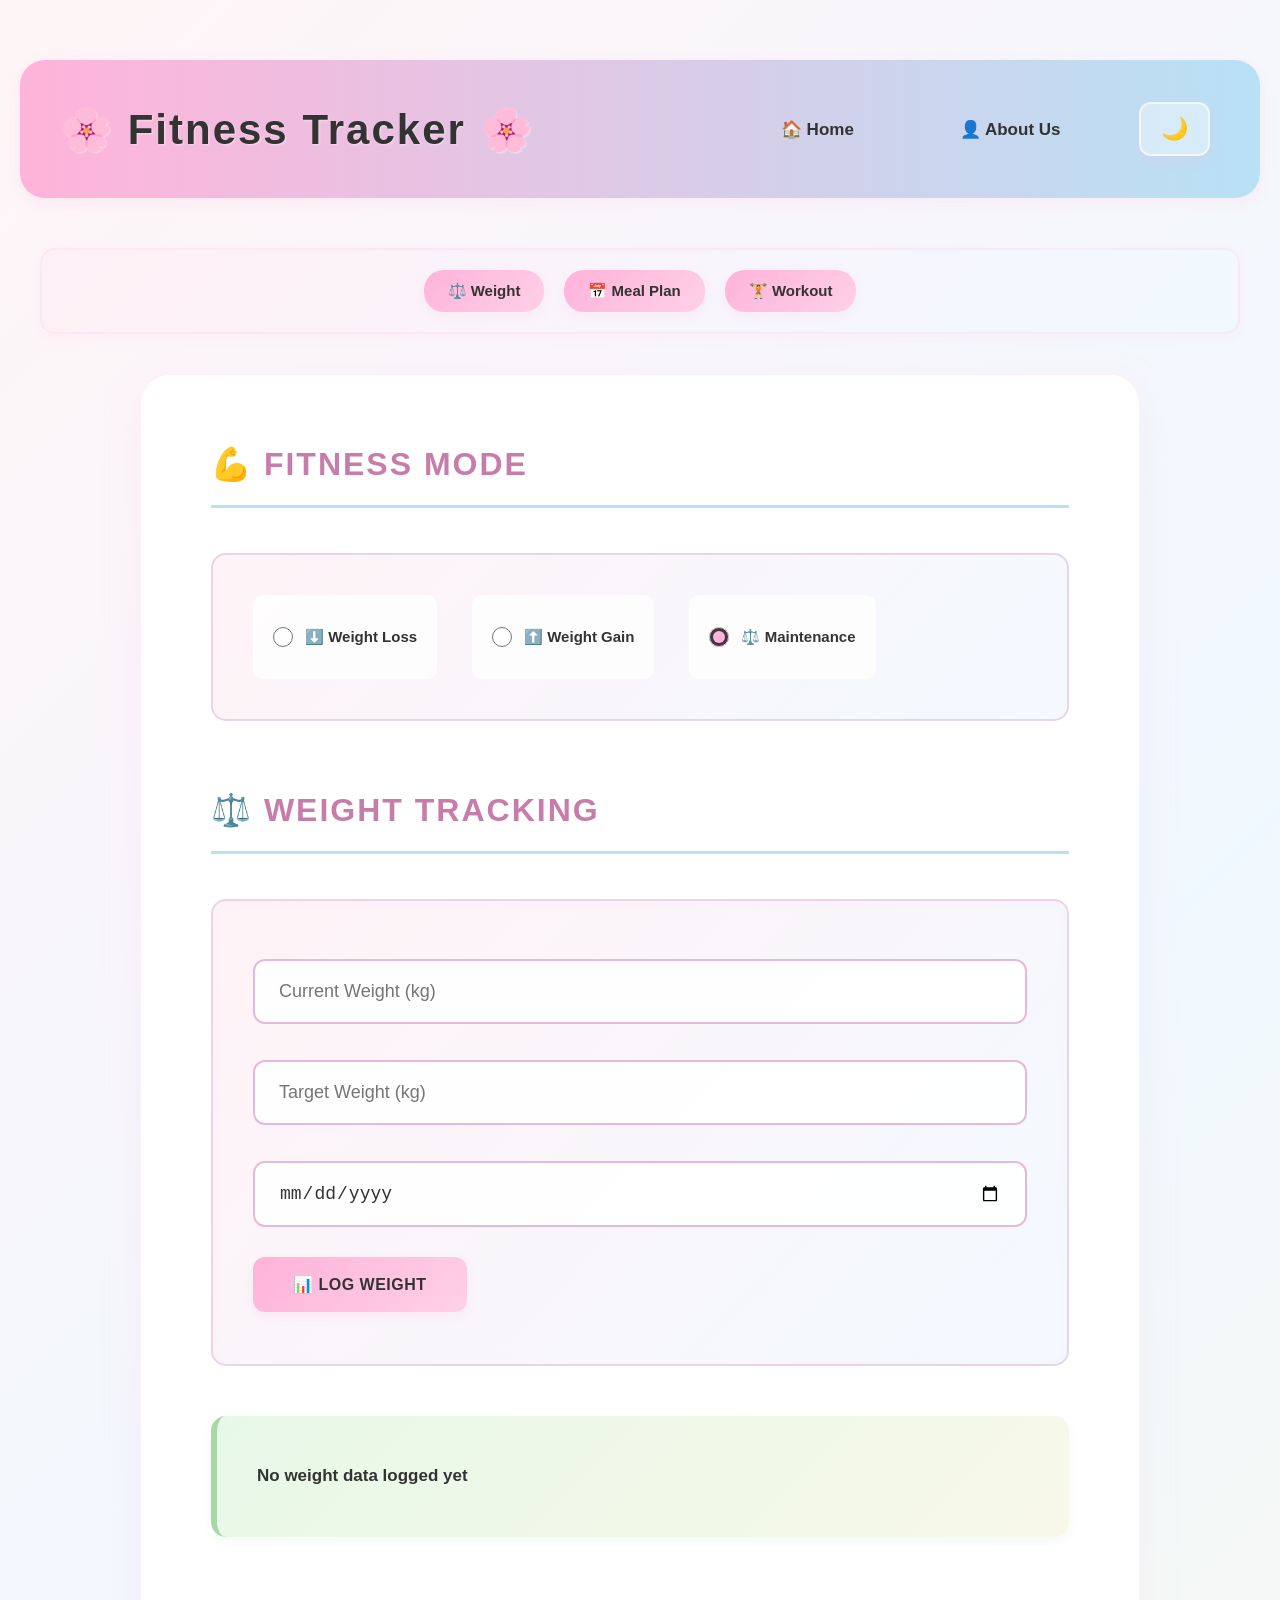
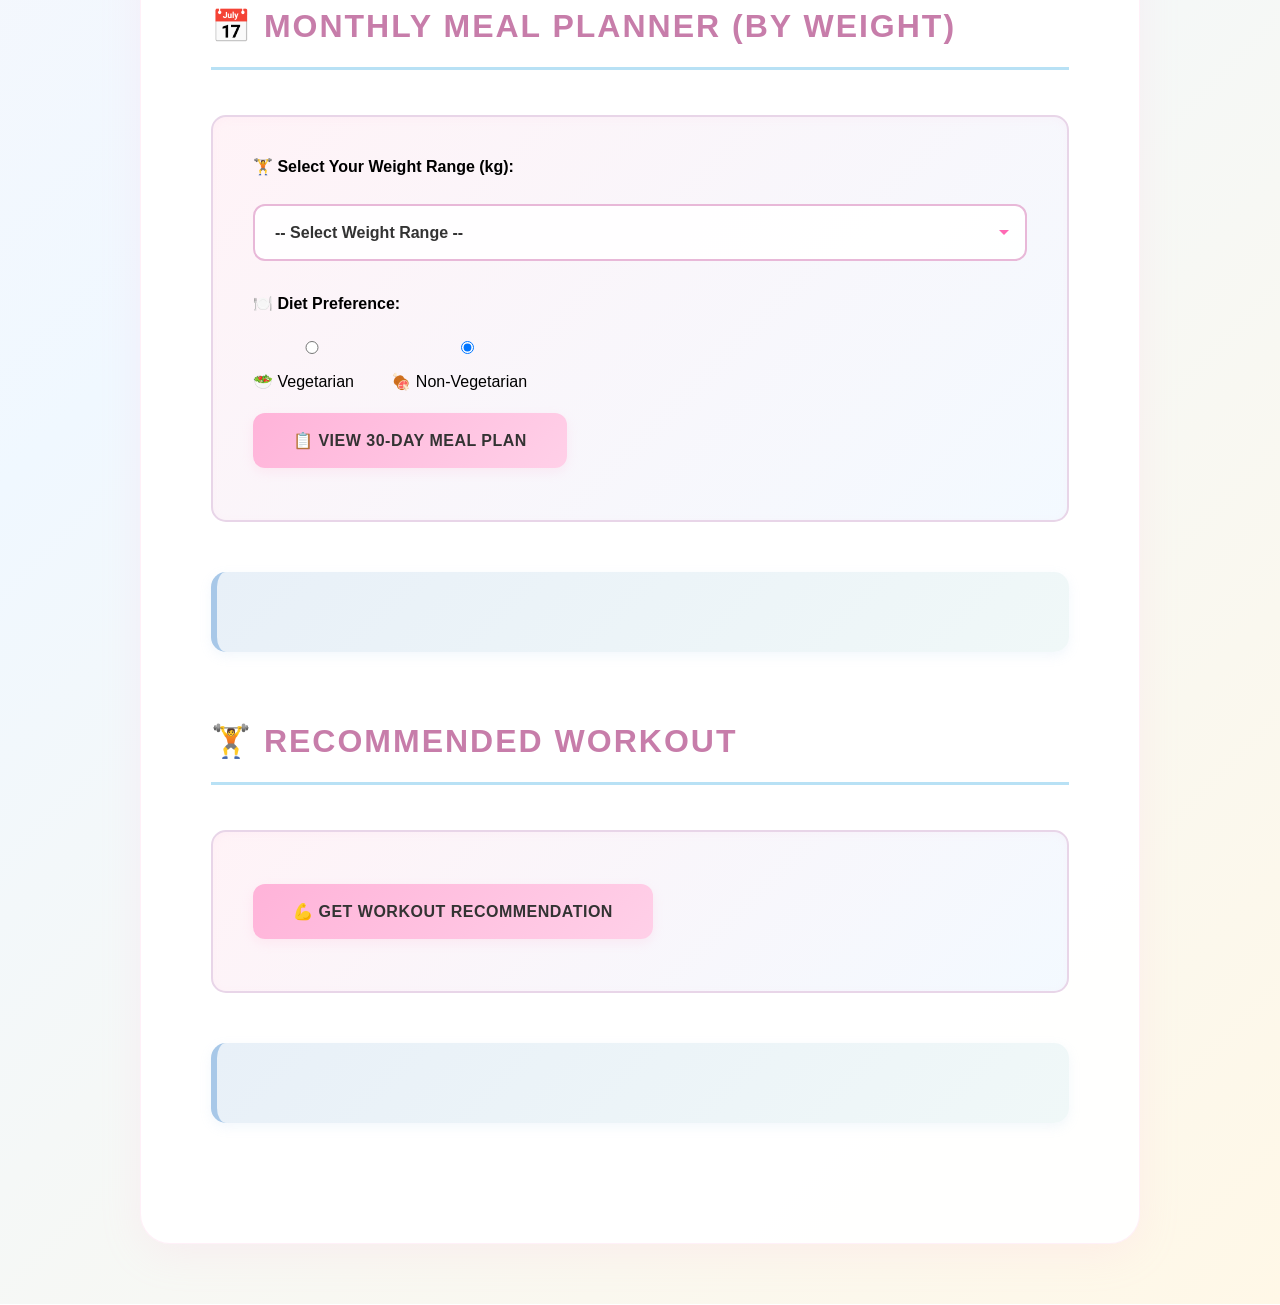
==== index.html @ f7700d0b "Add files via upload" ====
<!DOCTYPE html>
<html>
<head>
    <meta charset="UTF-8">
    <meta name="viewport" content="width=device-width, initial-scale=1.0">
    <title>Fitness Tracker</title>
    <link rel="stylesheet" href="pro.css">
</head>
<body>

<nav>
    <h2>🌸 Fitness Tracker 🌸</h2>
    <div class="nav-toggle">
        <button class="menu-toggle" onclick="toggleMenu()">☰</button>
    </div>
    <div class="nav-menu">
        <a href="index.html">🏠 Home</a>
        <a href="about.html">👤 About Us</a>
        <button onclick="toggleTheme()">🌙</button>
    </div>
</nav>

<!-- Feature Menu Bar -->
<div class="feature-menu">
    <a href="#weight">⚖️ Weight</a>
    <a href="#mealplanner">📅 Meal Plan</a>
    <a href="#workout">🏋️ Workout</a>
</div>

<div class="container">

    <!-- Fitness Mode Selection -->
    <h3>💪 Fitness Mode</h3>
    <div class="mode-selector">
        <label><input type="radio" name="mode" value="weightLoss" onchange="updateMode(this.value)"> ⬇️ Weight Loss</label>
        <label><input type="radio" name="mode" value="weightGain" onchange="updateMode(this.value)"> ⬆️ Weight Gain</label>
        <label><input type="radio" name="mode" value="maintenance" onchange="updateMode(this.value)" checked> ⚖️ Maintenance</label>
    </div>

    <!-- Weight Management -->
    <h3 id="weight">⚖️ Weight Tracking</h3>
    <div class="input-group">
        <input type="number" id="currentWeight" placeholder="Current Weight (kg)" step="0.1">
        <input type="number" id="targetWeight" placeholder="Target Weight (kg)" step="0.1">
        <input type="date" id="weightDate">
        <button onclick="addWeight()">📊 Log Weight</button>
    </div>

    <div id="weightStatus" class="status-box"></div>

    <!-- Monthly Meal Planner -->
    <h3 id="mealplanner">📅 Monthly Meal Planner (By Weight)</h3>
    <div class="input-group">
        <label for="weightRange" style="display: block; margin-bottom: 10px; font-weight: bold;">🏋️ Select Your Weight Range (kg):</label>
        <select id="weightRange" onchange="loadMealPlan()">
            <option value="">-- Select Weight Range --</option>
            <option value="60-70">60-70 kg</option>
            <option value="70-80">70-80 kg</option>
            <option value="80-90">80-90 kg</option>
            <option value="90-100">90-100 kg</option>
            <option value="100-110">100-110 kg</option>
            <option value="110-120">110-120 kg</option>
        </select>
        <label style="display: block; margin-top: 15px; margin-bottom: 10px; font-weight: bold;">🍽️ Diet Preference:</label>
        <div style="display: flex; gap: 20px; margin-bottom: 10px;">
            <label><input type="radio" name="mealPlannerDiet" value="veg" onchange="loadMealPlan()"> 🥗 Vegetarian</label>
            <label><input type="radio" name="mealPlannerDiet" value="nonveg" checked onchange="loadMealPlan()"> 🍖 Non-Vegetarian</label>
        </div>
        <button onclick="loadMealPlan()">📋 View 30-Day Meal Plan</button>
    </div>

    <div id="mealPlannerResult" class="summary-box"></div>

    <!-- Recommended Workout -->
    <h3 id="workout">🏋️ Recommended Workout</h3>
    <div class="input-group">
        <button onclick="displayRecommendedWorkout()">💪 Get Workout Recommendation</button>
    </div>

    <div id="workoutRecommendation" class="summary-box"></div>

    </div>

</div>

<script src="pro.js"></script>
</body>
</html>
---- pro.css ----
* {
    margin: 0;
    padding: 0;
    box-sizing: border-box;
    scroll-behavior: smooth;
}

body {
    font-family: 'Segoe UI', Tahoma, Geneva, Verdana, sans-serif;
    background: linear-gradient(135deg, #FFF5F7 0%, #F0F8FF 50%, #FFF8E7 100%);
    min-height: 100vh;
    padding: 60px 20px;
}

nav {
    display: flex;
    justify-content: space-between;
    align-items: center;
    background: linear-gradient(90deg, #FFB3D9 0%, #B8E1F5 100%);
    color: #333;
    padding: 30px 40px;
    box-shadow: 0 4px 15px rgba(255, 179, 217, 0.2);
    margin-bottom: 50px;
    flex-wrap: wrap;
    border-radius: 25px;
}

nav h2 {
    font-size: 42px;
    font-weight: 700;
    text-shadow: 1px 1px 2px rgba(255, 255, 255, 0.5);
    letter-spacing: 2px;
    margin: 0;
}

.nav-toggle {
    display: none;
}

.menu-toggle {
    display: none;
    background: rgba(255, 255, 255, 0.4);
    border: 2px solid rgba(255, 255, 255, 0.6);
    padding: 12px 16px;
    font-size: 28px;
    border-radius: 8px;
    cursor: pointer;
    color: #333;
    transition: all 0.3s ease;
}

.menu-toggle:hover {
    background: rgba(255, 255, 255, 0.6);
    transform: scale(1.15);
}

.nav-menu {
    display: flex;
    gap: 50px;
    align-items: center;
}

nav a {
    color: #333;
    text-decoration: none;
    font-weight: 600;
    transition: all 0.3s ease;
    padding: 14px 28px;
    border-radius: 25px;
    font-size: 17px;
}

nav a:hover {
    background: rgba(255, 255, 255, 0.4);
    transform: scale(1.05);
}

nav button {
    background: rgba(255, 255, 255, 0.4) !important;
    border: 2px solid rgba(255, 255, 255, 0.6) !important;
    padding: 12px 20px !important;
    font-size: 22px;
    transition: all 0.3s ease !important;
}

nav button:hover {
    background: rgba(255, 255, 255, 0.6) !important;
    transform: rotate(20deg) scale(1.15) !important;
}

/* Feature Menu Bar */
.feature-menu {
    display: flex;
    justify-content: center;
    gap: 20px;
    flex-wrap: wrap;
    background: linear-gradient(135deg, rgba(255, 240, 245, 0.9) 0%, rgba(240, 248, 255, 0.9) 100%);
    padding: 20px 40px;
    margin: 0 20px 40px 20px;
    border-radius: 15px;
    box-shadow: 0 4px 12px rgba(255, 179, 217, 0.1);
    border: 2px solid rgba(255, 179, 217, 0.2);
    z-index: 99;
}

.feature-menu a {
    background: linear-gradient(135deg, #FFB3D9 0%, #FFD0E8 100%);
    color: #333;
    text-decoration: none;
    padding: 12px 24px;
    border-radius: 20px;
    font-weight: 700;
    font-size: 15px;
    transition: all 0.3s ease;
    box-shadow: 0 4px 12px rgba(255, 179, 217, 0.15);
    display: inline-block;
}

.feature-menu a:hover {
    transform: translateY(-4px);
    box-shadow: 0 6px 18px rgba(255, 179, 217, 0.25);
    background: linear-gradient(135deg, #FF99CF 0%, #FFC0DA 100%);
}

.container {
    width: 1000px;
    margin: 0 auto;
    background: rgba(255, 255, 255, 0.95);
    padding: 70px;
    border-radius: 30px;
    box-shadow: 0 10px 40px rgba(255, 179, 217, 0.15);
    border: 1px solid rgba(255, 179, 217, 0.2);
}

h3 {
    color: #C77DAA;
    border-bottom: 3px solid #B8E1F5;
    padding-bottom: 22px;
    margin-bottom: 45px;
    font-size: 32px;
    text-transform: uppercase;
    letter-spacing: 2px;
    margin-top: 70px;
    font-weight: 700;
}

h3:first-of-type {
    margin-top: 0;
}

input {
    width: 100%;
    padding: 20px 24px;
    margin: 18px 0;
    border: 2px solid #E8B8D8;
    border-radius: 12px;
    font-size: 18px;
    background: rgba(255, 255, 255, 0.95);
    color: #333;
    transition: all 0.3s ease;
}

input:focus {
    outline: none;
    border-color: #FFB3D9;
    background: white;
    box-shadow: 0 0 12px rgba(255, 179, 217, 0.25);
    transform: translateY(-2px);
}

button {
    padding: 18px 40px;
    margin: 12px 10px 12px 0;
    border: none;
    background: linear-gradient(135deg, #FFB3D9 0%, #FFD0E8 100%);
    color: #333;
    cursor: pointer;
    border-radius: 12px;
    font-weight: 700;
    font-size: 16px;
    transition: all 0.3s ease;
    box-shadow: 0 4px 12px rgba(255, 179, 217, 0.2);
    text-transform: uppercase;
    letter-spacing: 0.5px;
}

button:hover {
    background: linear-gradient(135deg, #FF99CF 0%, #FFC0DA 100%);
    transform: translateY(-3px);
    box-shadow: 0 6px 20px rgba(255, 179, 217, 0.3);
}

button:active {
    transform: translateY(-1px);
    box-shadow: 0 2px 8px rgba(255, 179, 217, 0.2);
}

.input-group {
    background: linear-gradient(135deg, rgba(255, 240, 245, 0.8) 0%, rgba(240, 248, 255, 0.8) 100%);
    padding: 40px;
    border-radius: 15px;
    margin-bottom: 50px;
    border: 2px solid #E8D5E8;
    box-shadow: inset 0 2px 8px rgba(255, 179, 217, 0.08);
}

.mode-selector {
    display: flex;
    gap: 35px;
    margin-bottom: 50px;
    background: linear-gradient(135deg, rgba(255, 240, 245, 0.8) 0%, rgba(240, 248, 255, 0.8) 100%);
    padding: 40px;
    border-radius: 15px;
    border: 2px solid #E8D5E8;
    flex-wrap: wrap;
}

.mode-selector label {
    display: flex;
    align-items: center;
    gap: 12px;
    cursor: pointer;
    padding: 14px 20px;
    border-radius: 10px;
    transition: all 0.3s ease;
    background: rgba(255, 255, 255, 0.8);
    font-weight: 600;
    color: #333;
    font-size: 15px;
}

.mode-selector label:hover {
    background: rgba(255, 179, 217, 0.2);
    transform: scale(1.05);
}

.mode-selector input[type="radio"] {
    width: 20px;
    height: 20px;
    cursor: pointer;
    accent-color: #FFB3D9;
}

.status-box {
    background: linear-gradient(135deg, #E8F8E8 0%, #F8F8E8 100%);
    padding: 40px;
    border-radius: 15px;
    margin-bottom: 50px;
    border-left: 6px solid #A8D8A8;
    box-shadow: 0 4px 12px rgba(168, 216, 168, 0.15);
    color: #333;
    font-weight: 600;
    font-size: 17px;
    line-height: 2.4;
}

.summary-box {
    background: linear-gradient(135deg, #E8F0F8 0%, #F0F8F8 100%);
    padding: 40px;
    border-radius: 15px;
    margin-bottom: 50px;
    border-left: 6px solid #A8C8E8;
    box-shadow: 0 4px 12px rgba(168, 200, 232, 0.15);
    color: #333;
    font-weight: 600;
    font-size: 17px;
    line-height: 2.4;
}

li {
    background: rgba(255, 255, 255, 0.9);
    margin: 22px 0;
    padding: 35px;
    border-radius: 12px;
    display: flex;
    justify-content: space-between;
    align-items: center;
    border: 2px solid #E8D5E8;
    box-shadow: 0 3px 12px rgba(255, 179, 217, 0.1);
    transition: all 0.3s ease;
    color: #333;
    min-height: 120px;
}

li:hover {
    transform: translateX(10px);
    box-shadow: 0 5px 18px rgba(255, 179, 217, 0.15);
    border-color: #FFB3D9;
}

li div {
    flex: 1;
    font-size: 17px;
    line-height: 2;
}

li strong {
    color: #C77DAA;
    font-size: 18px;
    display: block;
    margin-bottom: 10px;
}

li button {
    padding: 9px 16px;
    background: linear-gradient(135deg, #FFD4B4 0%, #FFE0C8 100%);
    font-size: 13px;
    margin-left: 18px;
    flex-shrink: 0;
    color: #333;
}

li button:hover {
    background: linear-gradient(135deg, #FFBE80 0%, #FFD4A8 100%);
}

canvas {
    border: 2px solid #E8D5E8;
    border-radius: 12px;
    background: white;
    margin: 45px 0 70px 0;
    box-shadow: 0 4px 12px rgba(255, 179, 217, 0.1);
    width: 100%;
    height: auto;
    display: block;
}

.exercises-container {
    background: linear-gradient(135deg, rgba(255, 240, 245, 0.6) 0%, rgba(240, 248, 255, 0.6) 100%);
    padding: 55px;
    border-radius: 18px;
    margin: 60px 0;
    border: 2px solid #E8D5E8;
    display: grid;
    grid-template-columns: repeat(auto-fit, minmax(240px, 1fr));
    gap: 40px;
    box-shadow: 0 6px 20px rgba(255, 179, 217, 0.1);
}

.exercise-card {
    background: white;
    padding: 32px;
    border-radius: 15px;
    text-align: center;
    border: 2px solid #E8D5E8;
    box-shadow: 0 4px 15px rgba(255, 179, 217, 0.1);
    transition: all 0.4s ease;
    cursor: pointer;
    min-height: 300px;
    display: flex;
    flex-direction: column;
    justify-content: center;
    align-items: center;
}

.exercise-card:hover {
    transform: translateY(-15px) scale(1.04);
    box-shadow: 0 8px 28px rgba(255, 179, 217, 0.2);
    border-color: #FFB3D9;
}

.exercise-card:hover .exercise-img {
    transform: scale(1.2) rotate(8deg);
}

.exercise-card h4 {
    color: #C77DAA;
    font-size: 18px;
    margin-bottom: 12px;
    font-weight: 700;
    letter-spacing: 0.5px;
}

.exercise-card p {
    color: #666;
    font-size: 14px;
    margin-bottom: 16px;
    font-weight: 500;
}

.cal-info {
    display: inline-block;
    background: linear-gradient(135deg, #FFB3D9 0%, #FFD0E8 100%);
    color: #333;
    padding: 9px 18px;
    border-radius: 20px;
    font-size: 13px;
    font-weight: 700;
    box-shadow: 0 3px 10px rgba(255, 179, 217, 0.2);
}

/* Dark Mode */
.dark {
    background: linear-gradient(135deg, #1a1a2e 0%, #16213e 50%, #0f3460 100%);
    color: white;
}

.dark body {
    background: linear-gradient(135deg, #0f1a2e 0%, #0a1a2e 50%, #050a1a 100%);
}

.dark nav {
    background: linear-gradient(90deg, #2a3f5f 0%, #1a3a5f 100%);
    color: #e0e0e0;
}

.dark nav a,
.dark nav h2 {
    color: #e0e0e0;
}

.dark .menu-toggle {
    color: #e0e0e0;
}

.dark .feature-menu {
    background: linear-gradient(135deg, rgba(40, 60, 80, 0.8) 0%, rgba(50, 70, 100, 0.8) 100%);
    border-color: rgba(100, 130, 170, 0.3);
    box-shadow: 0 4px 12px rgba(50, 70, 100, 0.2);
}

.dark .feature-menu a {
    background: linear-gradient(135deg, #2a5f6f 0%, #1a4f5f 100%);
    color: #e0e0e0;
    box-shadow: 0 4px 12px rgba(100, 130, 170, 0.15);
}

.dark .feature-menu a:hover {
    background: linear-gradient(135deg, #4a8faf 0%, #3a7f9f 100%);
    box-shadow: 0 6px 18px rgba(100, 130, 170, 0.25);
}

.dark .container {
    background: #1f2a3f;
    color: white;
    border-color: #3a4a6f;
}

.dark input {
    background: #2a3a4f;
    color: white;
    border-color: #4a5a7f;
}

.dark input:focus {
    border-color: #FFB3D9;
    box-shadow: 0 0 12px rgba(255, 179, 217, 0.3);
}

.dark .input-group {
    background: rgba(42, 58, 79, 0.5);
    border-color: #3a4a6f;
}

.dark .mode-selector {
    background: rgba(42, 58, 79, 0.5);
    border-color: #3a4a6f;
}

.dark .mode-selector label {
    background: rgba(60, 80, 110, 0.6);
    color: #e0e0e0;
}

.dark .mode-selector label:hover {
    background: rgba(100, 130, 170, 0.6);
}

.dark .status-box {
    background: rgba(50, 80, 50, 0.3);
    color: #b0d0b0;
    border-color: #4a7a4a;
}

.dark .summary-box {
    background: rgba(40, 70, 100, 0.3);
    color: #a0c0e0;
    border-color: #3a5a7a;
}

.dark li {
    background: #2a3a4f;
    border-color: #4a5a7f;
    color: #e0e0e0;
}

.dark li strong {
    color: #FFB3D9;
}

.dark li:hover {
    border-color: #FFB3D9;
    box-shadow: 0 5px 18px rgba(255, 179, 217, 0.2);
}

.dark canvas {
    background: #2a3a4f;
    border-color: #4a5a7f;
}

.dark .exercises-container {
    background: rgba(42, 58, 79, 0.4);
    border-color: #3a4a6f;
}

.dark .exercise-card {
    background: #2a3a4f;
    border-color: #4a5a7f;
    color: #e0e0e0;
}

.dark .exercise-card h4 {
    color: #FFB3D9;
}

.dark .exercise-card p {
    color: #a0a0c0;
}

.dark .exercise-card:hover {
    border-color: #FFB3D9;
    box-shadow: 0 8px 28px rgba(255, 179, 217, 0.25);
}

/* Responsive */
@media (max-width: 1100px) {
    .feature-menu {
        gap: 12px;
        padding: 15px 25px;
        margin: 0 10px 30px 10px;
    }

    .feature-menu a {
        padding: 10px 18px;
        font-size: 13px;
    }

    .nav-toggle {
        display: flex;
    }

    .nav-menu {
        flex-basis: 100%;
        gap: 30px;
        margin-top: 15px;
        justify-content: center;
        flex-wrap: wrap;
        max-height: 0;
        overflow: hidden;
        transition: max-height 0.3s ease;
    }

    .nav-menu.active {
        max-height: 300px;
    }

    .container {
        width: 95%;
        padding: 50px;
    }
    
    .mode-selector {
        flex-direction: column;
    }

    nav {
        flex-direction: column;
        gap: 20px;
    }

    nav h2 {
        font-size: 28px;
    }

    .exercises-container {
        grid-template-columns: repeat(auto-fit, minmax(180px, 1fr));
        gap: 25px;
        padding: 35px;
    }

    .exercise-card {
        min-height: 260px;
        padding: 25px;
    }

    .exercise-img {
        font-size: 60px;
    }

    .exercise-card h4 {
        font-size: 16px;
    }
}

@media (max-width: 700px) {
    .feature-menu {
        gap: 8px;
        padding: 12px 15px;
        margin: 0 10px 25px 10px;
    }

    .feature-menu a {
        padding: 8px 12px;
        font-size: 12px;
    }

    .container {
        width: 95%;
        padding: 35px;
    }

    body {
        padding: 30px 15px;
    }

    nav {
        margin-bottom: 30px;
        padding: 20px 25px;
    }

    nav h2 {
        font-size: 22px;
    }

    .menu-toggle {
        display: inline-block;
    }

    .nav-menu {
        flex-basis: 100%;
        gap: 15px;
        margin-top: 15px;
        justify-content: center;
        flex-wrap: wrap;
        max-height: 0;
        overflow: hidden;
        transition: max-height 0.3s ease;
    }

    .nav-menu.active {
        max-height: 400px;
    }

    nav a {
        padding: 10px 15px;
        font-size: 14px;
    }

    h3 {
        font-size: 20px;
        margin-top: 40px;
        margin-bottom: 25px;
    }

    .exercises-container {
        grid-template-columns: repeat(2, 1fr);
        gap: 15px;
        padding: 20px;
        margin: 35px 0;
    }

    .exercise-card {
        min-height: 220px;
        padding: 18px;
    }

    .exercise-img {
        font-size: 45px;
        margin-bottom: 10px;
    }

    .exercise-card h4 {
        font-size: 14px;
        margin-bottom: 6px;
    }

    .exercise-card p {
        font-size: 12px;
        margin-bottom: 10px;
    }

    .cal-info {
        font-size: 11px;
        padding: 6px 12px;
    }

    li {
        flex-direction: column;
        align-items: flex-start;
        min-height: auto;
    }

    li button {
        margin-left: 0;
        margin-top: 12px;
        width: 100%;
    }
}

/* Select Dropdown Styling */
select {
    width: 100%;
    padding: 18px 20px;
    margin: 18px 0;
    border: 2px solid #E8B8D8;
    border-radius: 12px;
    font-size: 16px;
    background: rgba(255, 255, 255, 0.95);
    color: #333;
    transition: all 0.3s ease;
    cursor: pointer;
    font-weight: 600;
    appearance: none;
    background-image: url("data:image/svg+xml,%3Csvg xmlns='http://www.w3.org/2000/svg' width='12' height='12' viewBox='0 0 12 12'%3E%3Cpath fill='%23FF69B4' d='M6 9L1 4h10z'/%3E%3C/svg%3E");
    background-repeat: no-repeat;
    background-position: right 15px center;
    padding-right: 40px;
}

select:focus {
    outline: none;
    border-color: #FFB3D9;
    background-color: white;
    box-shadow: 0 0 12px rgba(255, 179, 217, 0.25);
    transform: translateY(-2px);
}

select option {
    background: white;
    color: #333;
    padding: 10px;
}

.dark select {
    background-color: #2a3a4f;
    color: white;
    border-color: #4a5a7f;
    background-image: url("data:image/svg+xml,%3Csvg xmlns='http://www.w3.org/2000/svg' width='12' height='12' viewBox='0 0 12 12'%3E%3Cpath fill='%23FFB3D9' d='M6 9L1 4h10z'/%3E%3C/svg%3E");
}

.dark select:focus {
    border-color: #FFB3D9;
    box-shadow: 0 0 12px rgba(255, 179, 217, 0.3);
}

.dark select option {
    background: #2a3a4f;
    color: white;
}

/* Scrollbar styling */
::-webkit-scrollbar {
    width: 12px;
}

::-webkit-scrollbar-track {
    background: #FFF5F7;
}

::-webkit-scrollbar-thumb {
    background: #FFB3D9;
    border-radius: 6px;
}

::-webkit-scrollbar-thumb:hover {
    background: #FF99CF;
}
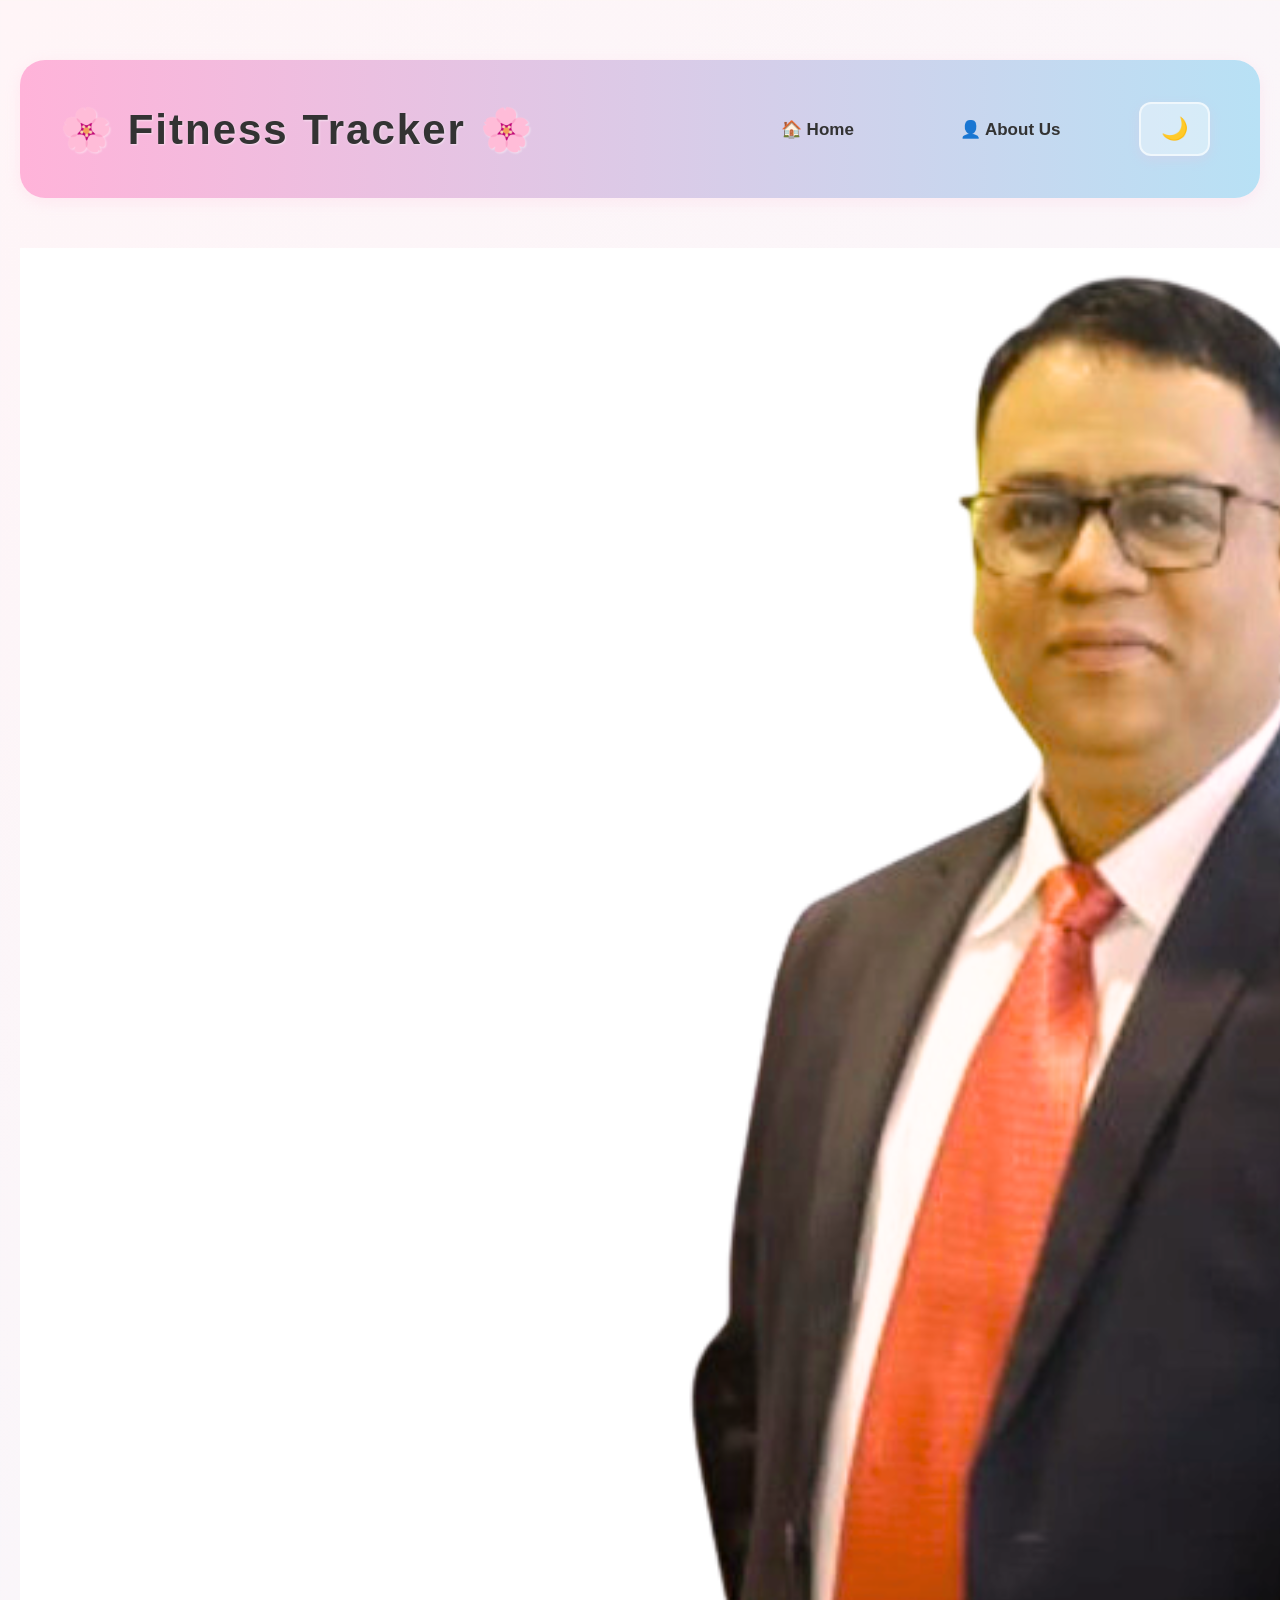
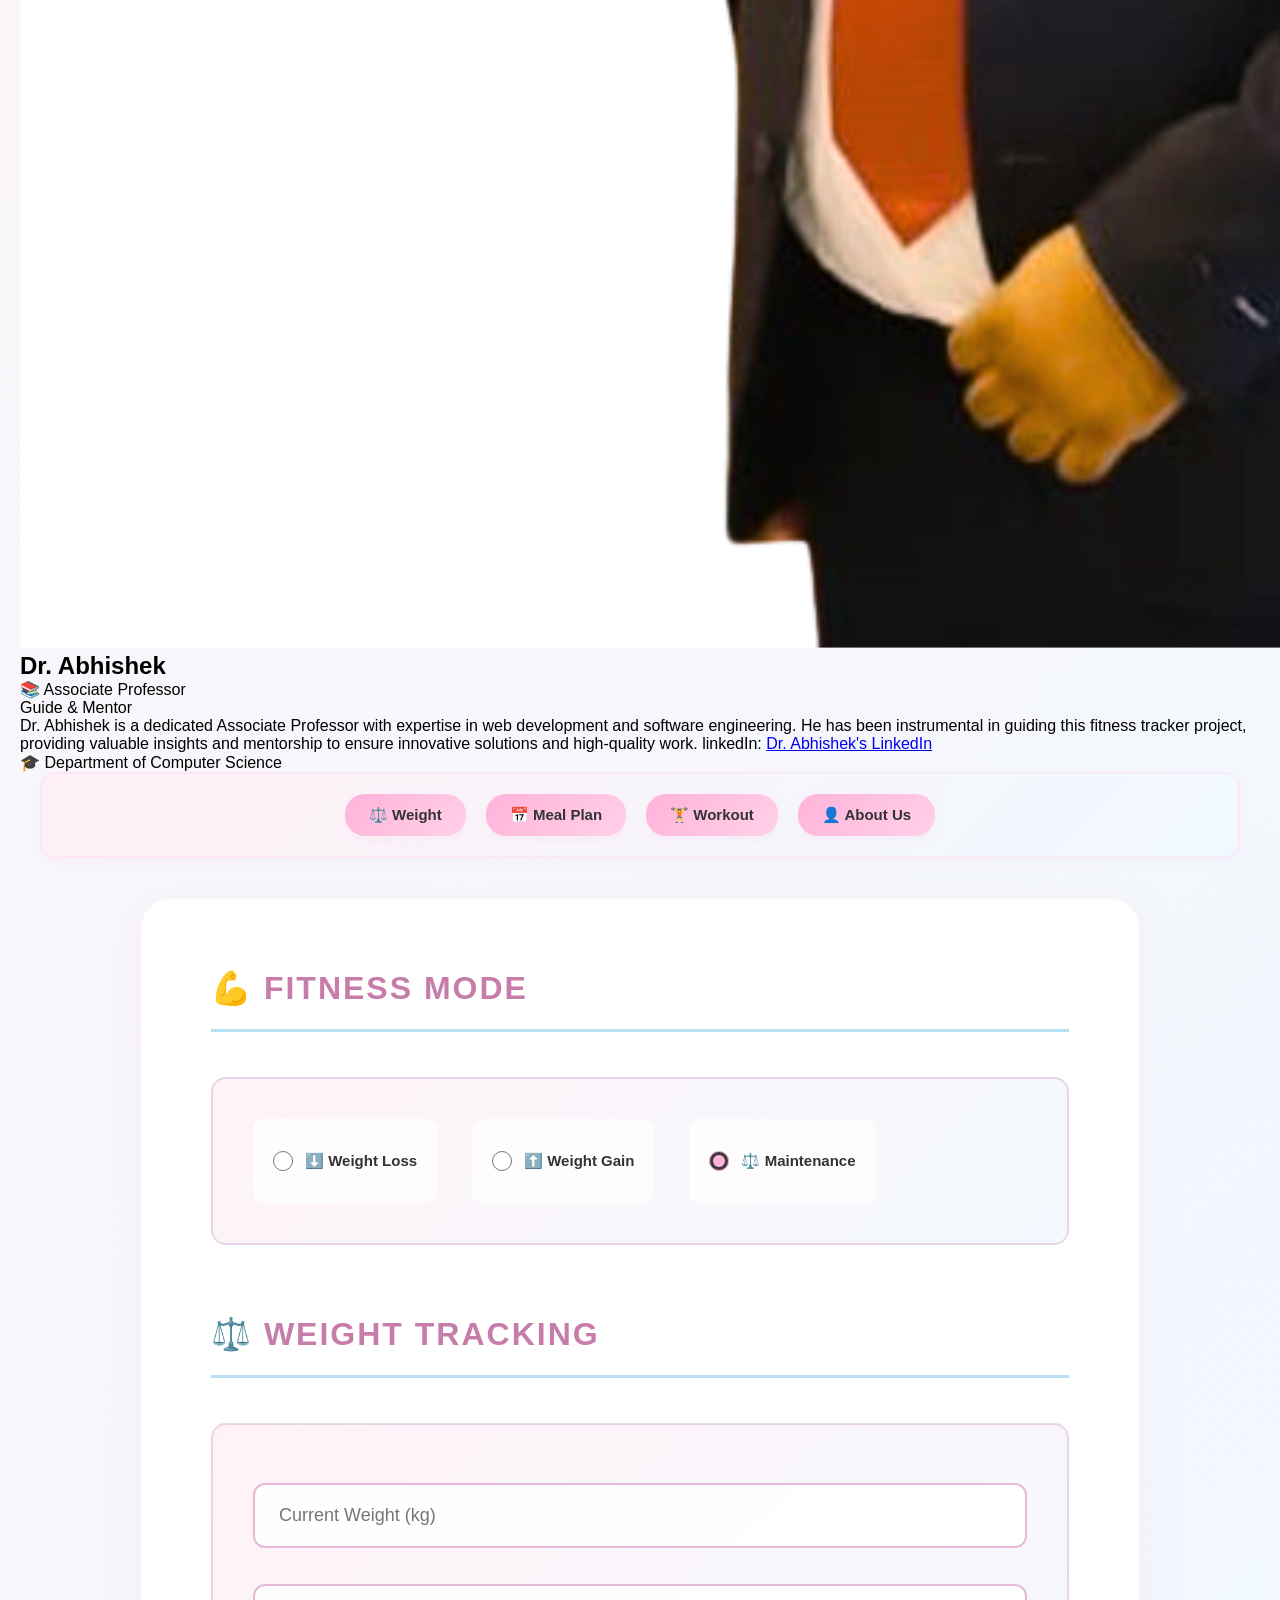
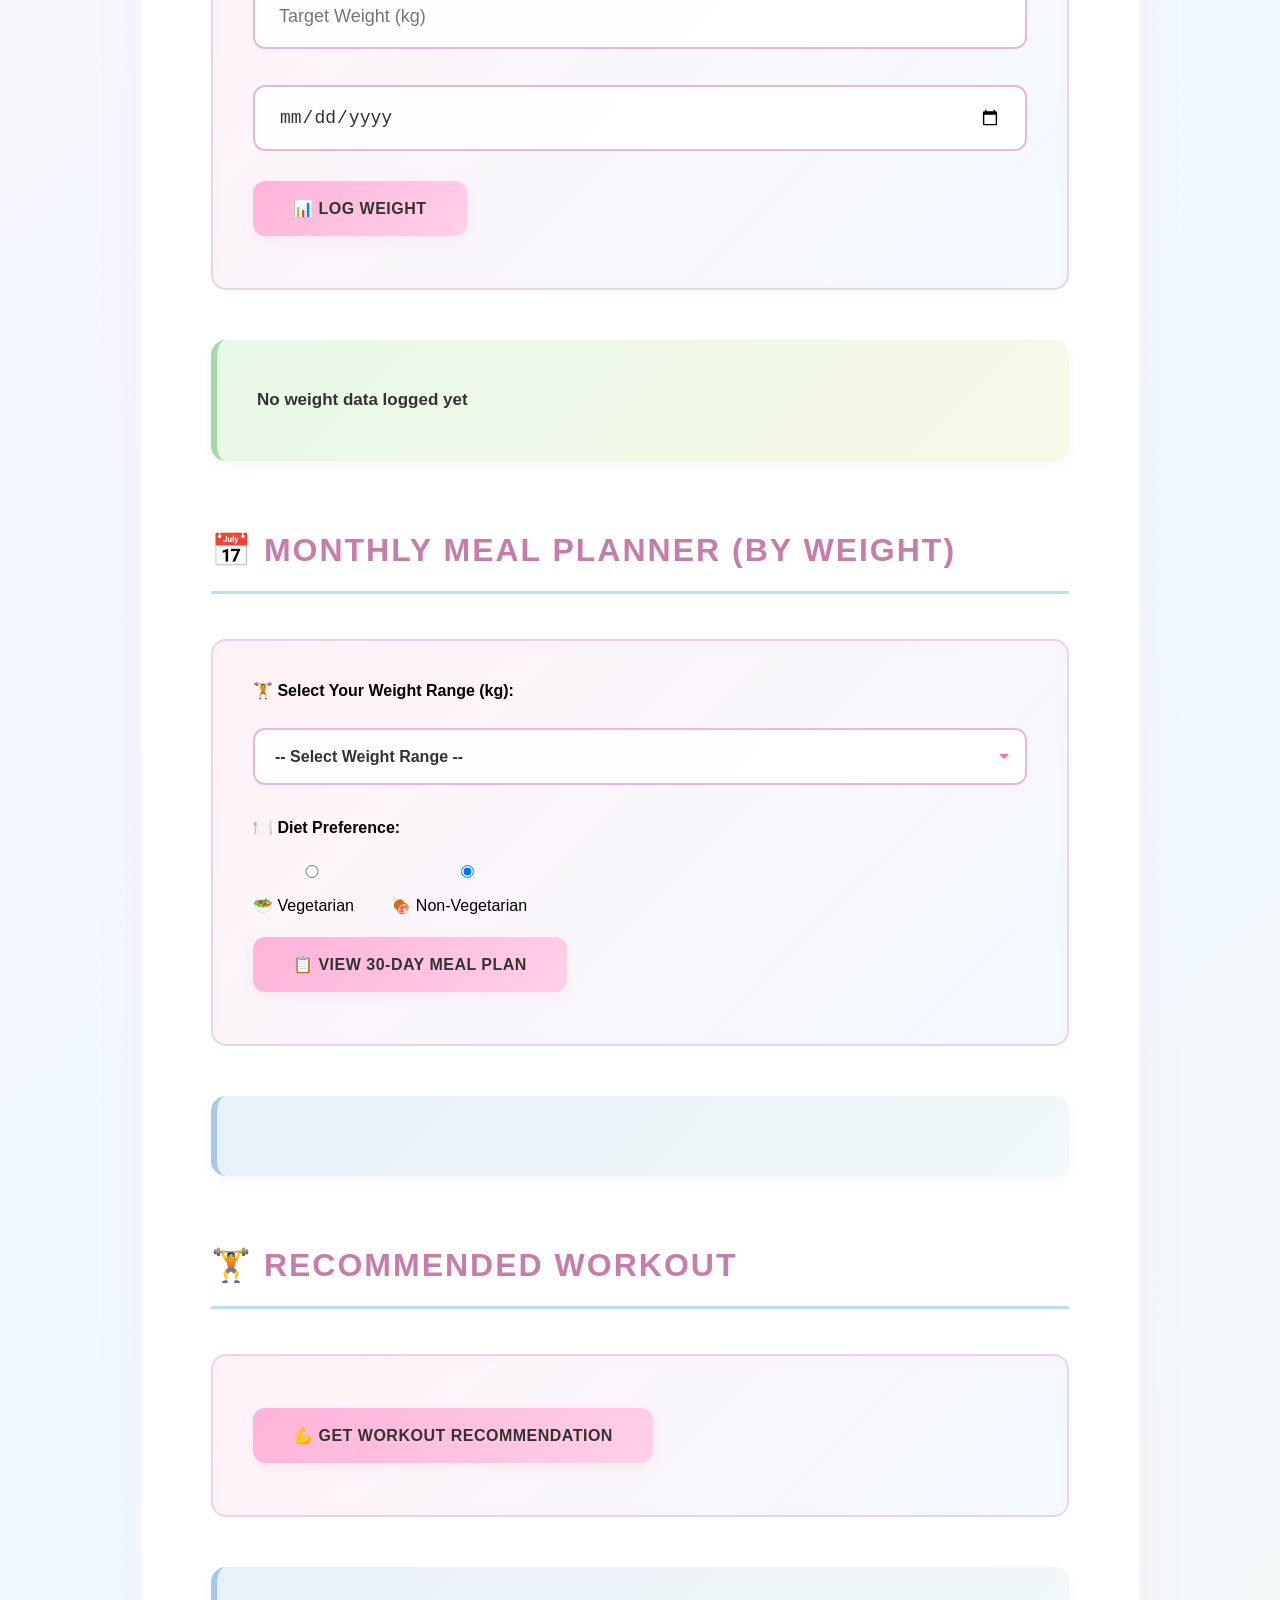
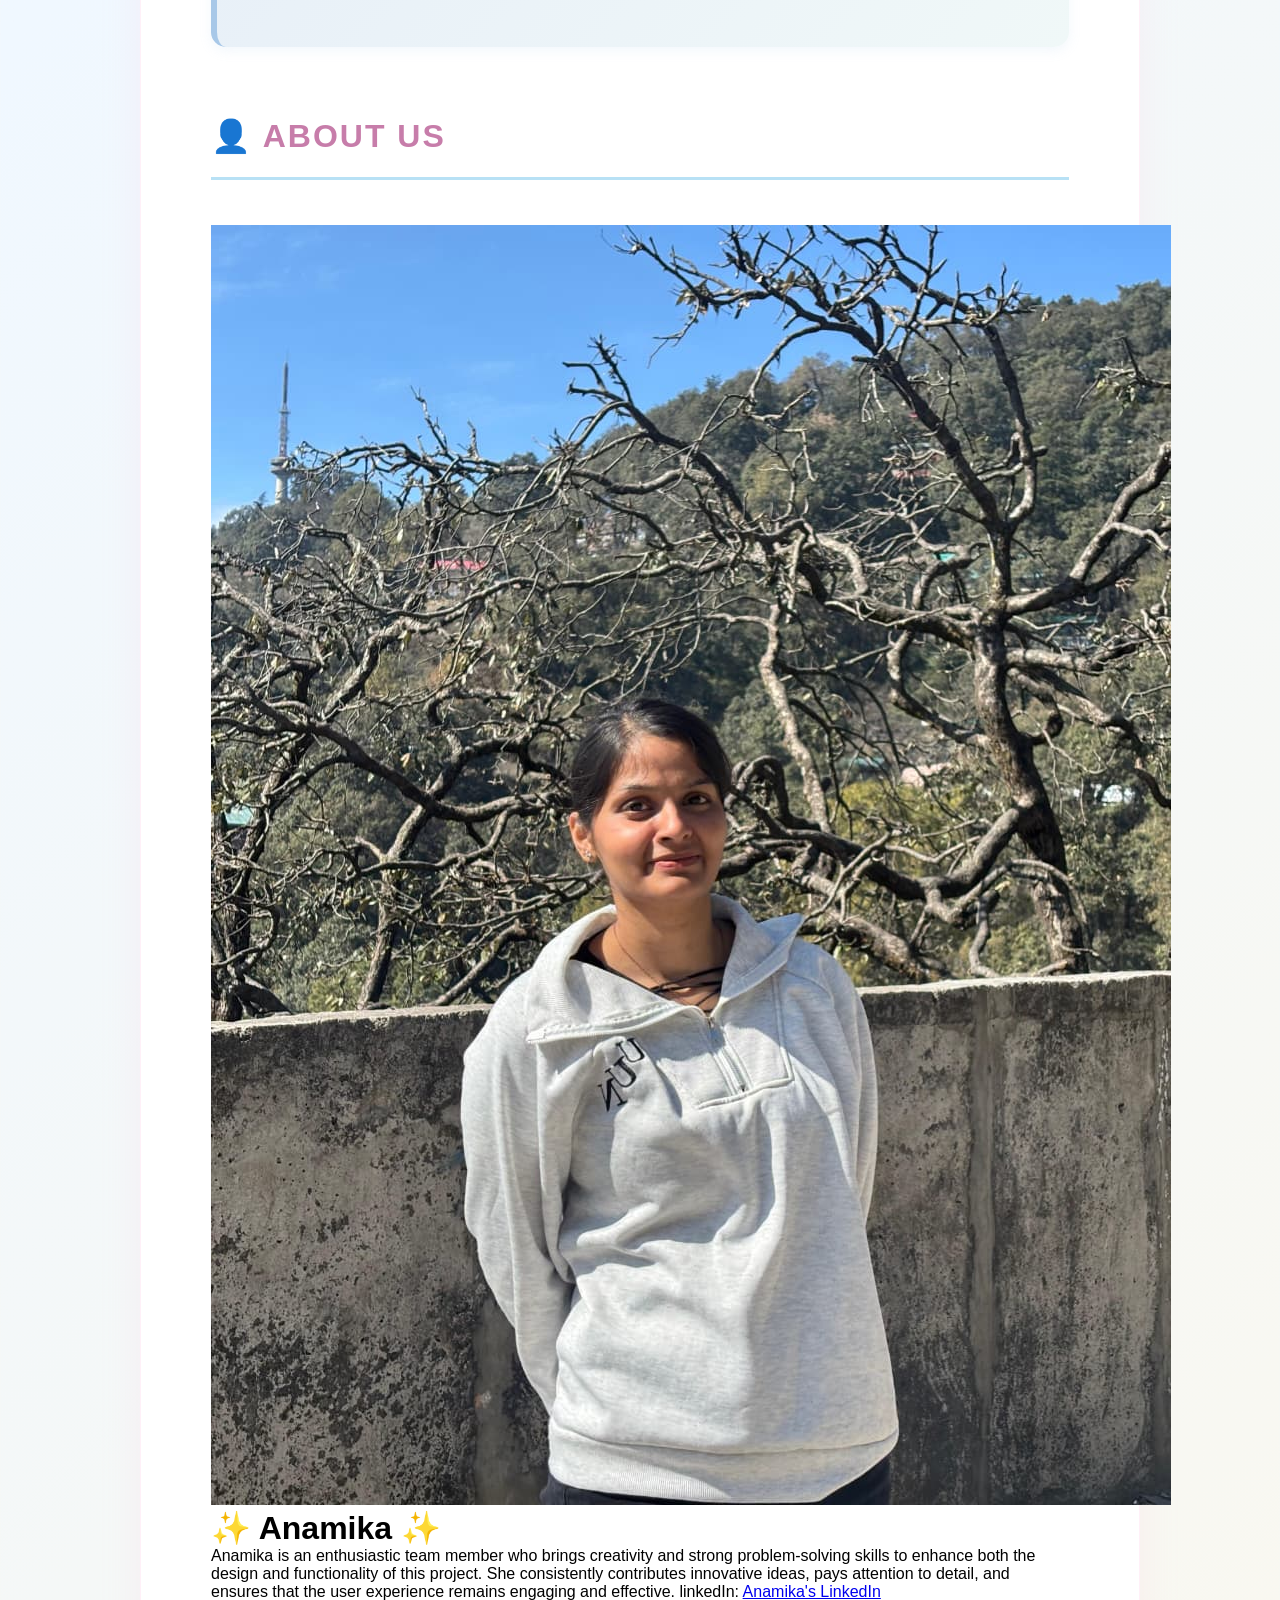
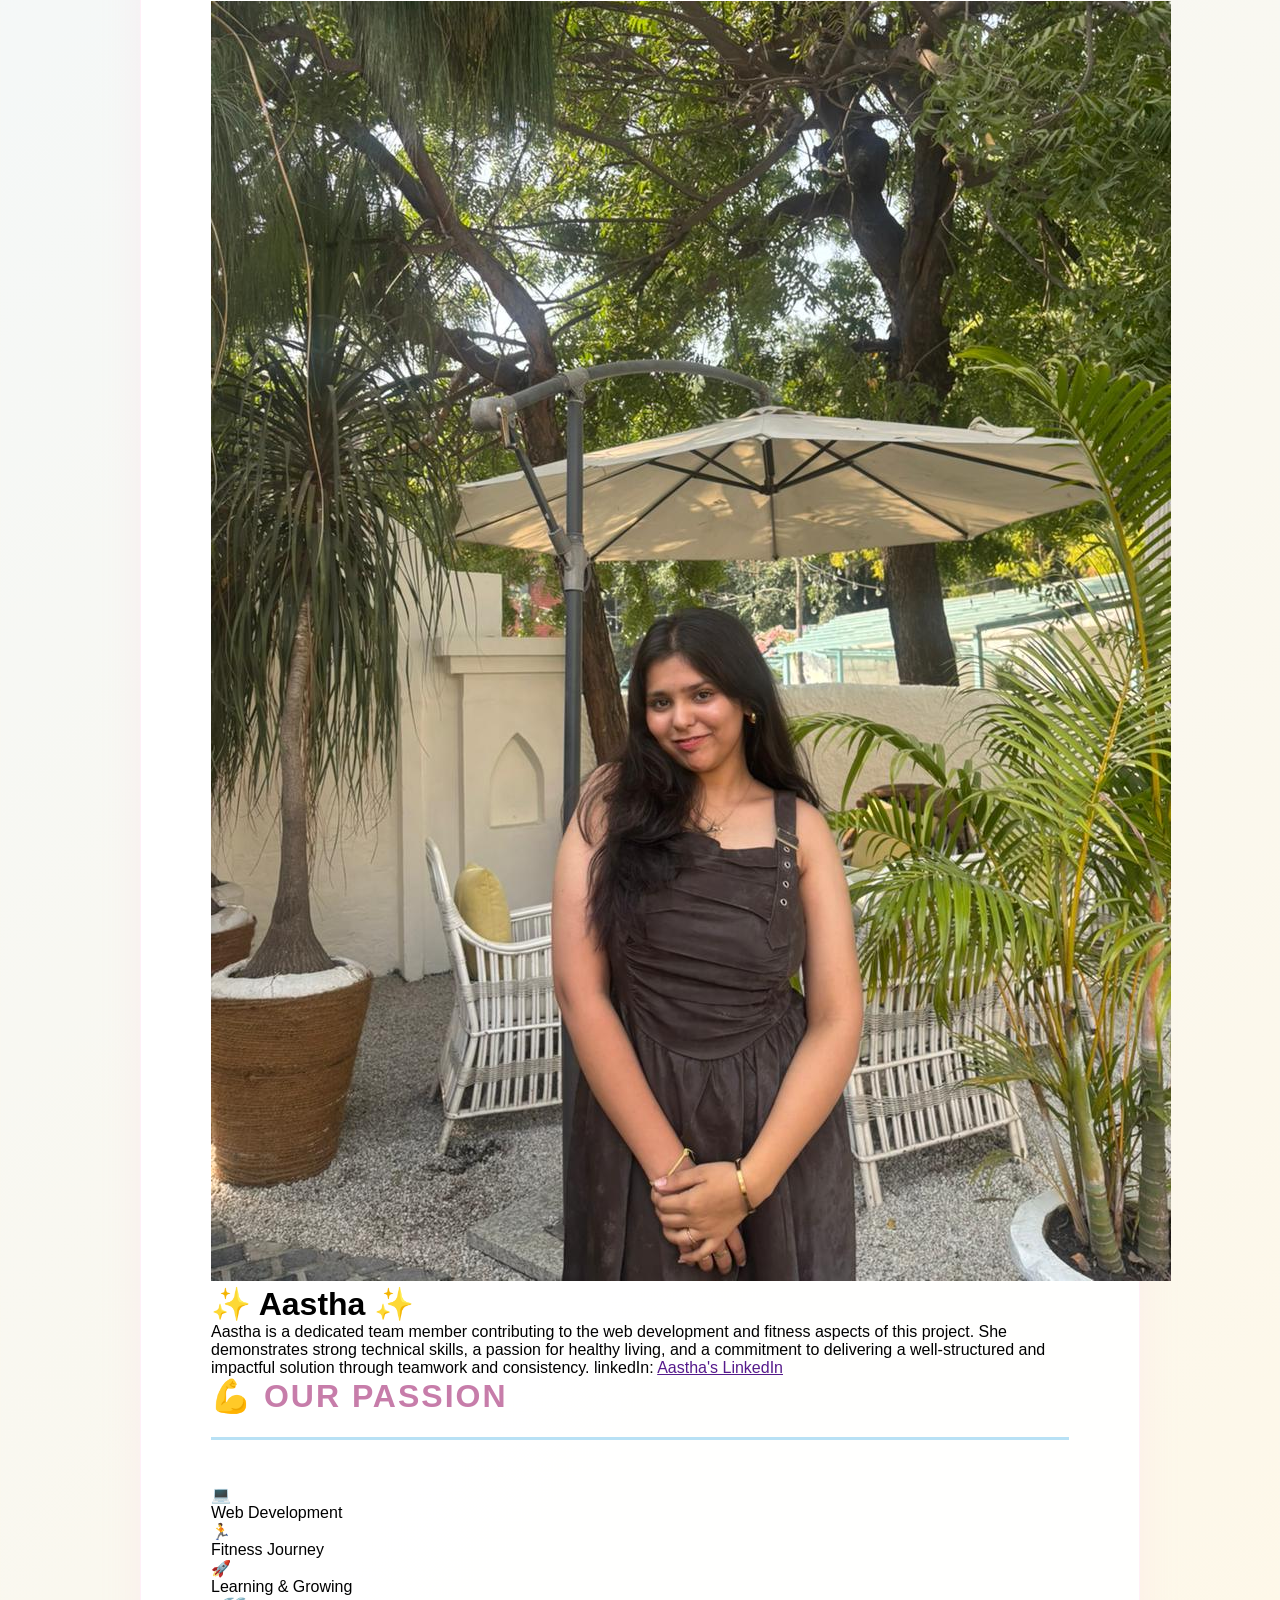
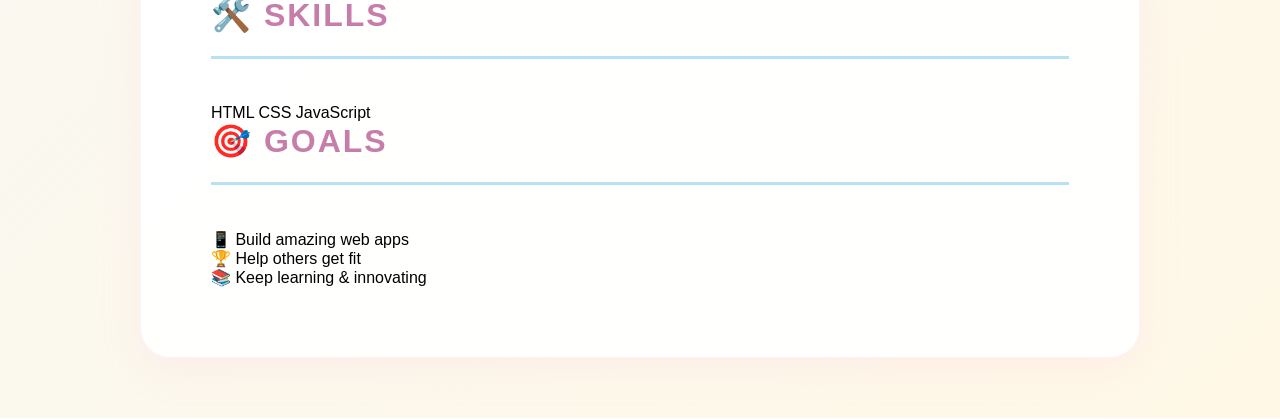
==== commit 11e97a50: "Update index.html" ====
--- a/index.html
+++ b/index.html
@@ -13,18 +13,58 @@
     <div class="nav-toggle">
         <button class="menu-toggle" onclick="toggleMenu()">☰</button>
     </div>
-    <div class="nav-menu">
+    <div class="nav-menu" id="navMenu">
         <a href="index.html">🏠 Home</a>
-        <a href="about.html">👤 About Us</a>
+        <a href="#aboutus">👤 About Us</a>
         <button onclick="toggleTheme()">🌙</button>
     </div>
 </nav>
+
+<!-- Professor Card -->
+<div class="floating-professor-card" onclick="toggleProfessorCard()">
+
+    <div class="professor-content">
+
+        <div class="professor-image">
+            <img 
+                id="drAbhishekImg"
+                src="Abhishek (Logo) - 1.png"
+                alt="Dr. Abhishek"
+                class="profile-img-professor"
+            >
+        </div>
+
+        <div class="professor-info">
+            <h2>Dr. Abhishek</h2>
+            <p class="professor-title">📚 Associate Professor</p>
+            <p class="professor-desc">Guide & Mentor</p>
+        </div>
+
+        <div class="professor-details">
+            <p class="professor-bio">
+                Dr. Abhishek is a dedicated Associate Professor with expertise
+                in web development and software engineering. He has been
+                instrumental in guiding this fitness tracker project,
+                providing valuable insights and mentorship to ensure
+                innovative solutions and high-quality work.
+                linkedIn: <a href="https://www.linkedin.com/in/dr-abhishek-thakur-00123321?utm_source=share_via&utm_content=profile&utm_medium=member_android" target="_blank">Dr. Abhishek's LinkedIn</a>
+            </p>
+
+            <div class="professor-contact">
+                <p>🎓 Department of Computer Science</p>
+            
+            </div>
+        </div>
+
+    </div>
+</div>
 
 <!-- Feature Menu Bar -->
 <div class="feature-menu">
     <a href="#weight">⚖️ Weight</a>
     <a href="#mealplanner">📅 Meal Plan</a>
     <a href="#workout">🏋️ Workout</a>
+    <a href="#aboutus">👤 About Us</a>
 </div>
 
 <div class="container">
@@ -79,10 +119,235 @@
 
     <div id="workoutRecommendation" class="summary-box"></div>
 
+    <!-- About Us Section -->
+    <h3 id="aboutus">👤 About Us</h3>
+
+    <div class="students">
+
+        <!-- Anamika -->
+        <div class="student">
+
+            <div class="student-image-container">
+                <img
+                    id="anamikaImg"
+                    src="anamika image.jpeg"
+                    alt="Anamika"
+                    class="profile-img"
+                >
+            </div>
+
+            <h1>✨ Anamika ✨</h1>
+
+            <div class="student-description">
+                <p id="anamikaDesc">
+                    Anamika is an enthusiastic team member who brings creativity
+                    and strong problem-solving skills to enhance both the design
+                    and functionality of this project. She consistently contributes
+                    innovative ideas, pays attention to detail, and ensures that
+                    the user experience remains engaging and effective.
+                    linkedIn: <a href="https://www.linkedin.com/in/anamika-singh-a2889935a?utm_source=share_via&utm_content=profile&utm_medium=member_android" target="_blank">Anamika's LinkedIn</a>
+                </p>
+            </div>
+
+        </div>
+
+        <!-- Divider -->
+        <div class="divider"></div>
+
+        <!-- Aastha -->
+        <div class="student">
+
+            <div class="student-image-container">
+                <img
+                    id="aasthaImg"
+                    src="aastha image .jpeg"
+                    alt="Aastha"
+                    class="profile-img"
+                >
+            </div>
+
+            <h1>✨ Aastha ✨</h1>
+
+            <div class="student-description">
+                <p id="aasthaDesc">
+                    Aastha is a dedicated team member contributing to the web
+                    development and fitness aspects of this project. She
+                    demonstrates strong technical skills, a passion for healthy
+                    living, and a commitment to delivering a well-structured
+                    and impactful solution through teamwork and consistency.
+                    linkedIn: <a href="" target="_blank">Aastha's LinkedIn</a>
+                </p>
+            </div>
+
+        </div>
+
+    </div>
+
+    <!-- Passion Section -->
+    <div class="info-section">
+
+        <h3>💪 Our Passion</h3>
+
+        <div class="passion-cards">
+
+            <div class="passion-card">
+                <div class="passion-emoji">💻</div>
+                <p>Web Development</p>
+            </div>
+
+            <div class="passion-card">
+                <div class="passion-emoji">🏃</div>
+                <p>Fitness Journey</p>
+            </div>
+
+            <div class="passion-card">
+                <div class="passion-emoji">🚀</div>
+                <p>Learning & Growing</p>
+            </div>
+
+        </div>
+
+    </div>
+
+    <!-- Skills -->
+    <div class="skills">
+
+        <h3>🛠️ Skills</h3>
+
+        <span class="skill-tag">HTML</span>
+        <span class="skill-tag">CSS</span>
+        <span class="skill-tag">JavaScript</span>
+
+    </div>
+
+    <!-- Goals -->
+    <div class="achievements">
+
+        <h3>🎯 Goals</h3>
+
+        <div class="achievement-item">📱 Build amazing web apps</div>
+        <div class="achievement-item">🏆 Help others get fit</div>
+        <div class="achievement-item">📚 Keep learning & innovating</div>
+
     </div>
 
 </div>
+
+<!-- JavaScript -->
+<script>
+
+    // Toggle Dark Theme
+    function toggleTheme() {
+        document.body.classList.toggle('dark');
+
+        if (document.body.classList.contains('dark')) {
+            localStorage.setItem('theme', 'dark');
+        } else {
+            localStorage.setItem('theme', 'light');
+        }
+    }
+
+    // Toggle Mobile Menu
+    function toggleMenu() {
+        const navMenu = document.getElementById('navMenu');
+        navMenu.classList.toggle('active');
+    }
+
+    // Toggle Professor Card
+    function toggleProfessorCard() {
+        const card = document.querySelector('.floating-professor-card');
+        card.classList.toggle('expanded');
+    }
+
+    // Load Content
+    function loadTeamContent() {
+
+        const anamikaImg = localStorage.getItem('anamikaImage');
+        const aasthaImg = localStorage.getItem('aasthaImage');
+        const drAbhishekImg = localStorage.getItem('drAbhishekImage');
+
+        const anamikaDesc = localStorage.getItem('anamikaDesc');
+        const aasthaDesc = localStorage.getItem('aasthaDesc');
+
+        // Set Images
+        if (anamikaImg) {
+            document.getElementById('anamikaImg').src = anamikaImg;
+        }
+
+        if (aasthaImg) {
+            document.getElementById('aasthaImg').src = aasthaImg;
+        }
+
+        if (drAbhishekImg) {
+            document.getElementById('drAbhishekImg').src = drAbhishekImg;
+        }
+
+        // Set Descriptions
+        if (anamikaDesc) {
+            document.getElementById('anamikaDesc').textContent = anamikaDesc;
+        }
+
+        if (aasthaDesc) {
+            document.getElementById('aasthaDesc').textContent = aasthaDesc;
+        }
+    }
+
+    // Set Team Content
+    function setTeamContent(
+        anamika,
+        aastha,
+        abhishek,
+        anamikaDescText,
+        aasthaDescText
+    ) {
+
+        if (anamika) {
+            document.getElementById('anamikaImg').src = anamika;
+            localStorage.setItem('anamikaImage', anamika);
+        }
+
+        if (aastha) {
+            document.getElementById('aasthaImg').src = aastha;
+            localStorage.setItem('aasthaImage', aastha);
+        }
+
+        if (abhishek) {
+            document.getElementById('drAbhishekImg').src = abhishek;
+            localStorage.setItem('drAbhishekImage', abhishek);
+        }
+
+        if (anamikaDescText) {
+            document.getElementById('anamikaDesc').textContent = anamikaDescText;
+            localStorage.setItem('anamikaDesc', anamikaDescText);
+        }
+
+        if (aasthaDescText) {
+            document.getElementById('aasthaDesc').textContent = aasthaDescText;
+            localStorage.setItem('aasthaDesc', aasthaDescText);
+        }
+    }
+
+    // DOM Loaded
+    document.addEventListener('DOMContentLoaded', function () {
+
+        loadTeamContent();
+
+        const navLinks = document.querySelectorAll('.nav-menu a');
+
+        navLinks.forEach(link => {
+            link.addEventListener('click', function () {
+                document.getElementById('navMenu').classList.remove('active');
+            });
+        });
+
+        // Load saved theme
+        if (localStorage.getItem('theme') === 'dark') {
+            document.body.classList.add('dark');
+        }
+    });
+
+</script>
 
 <script src="pro.js"></script>
 </body>
-</html>+</html>
